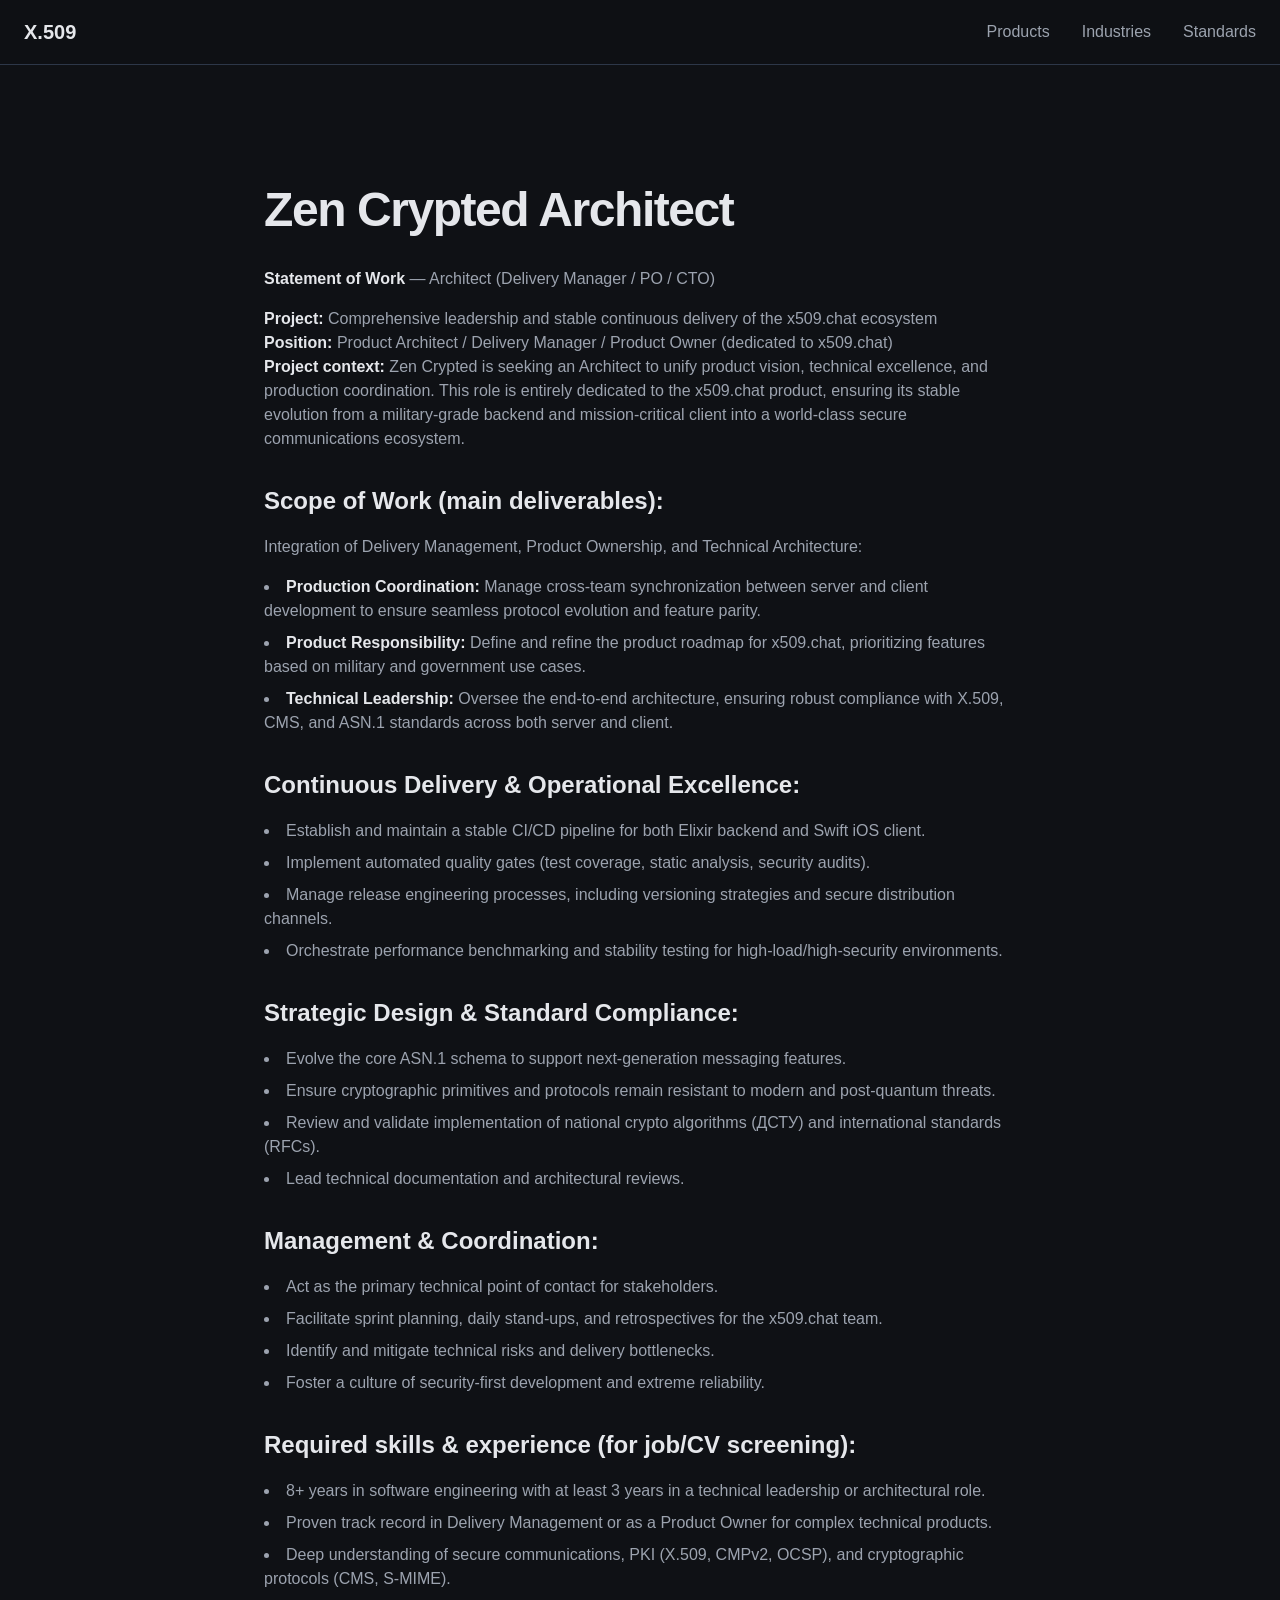
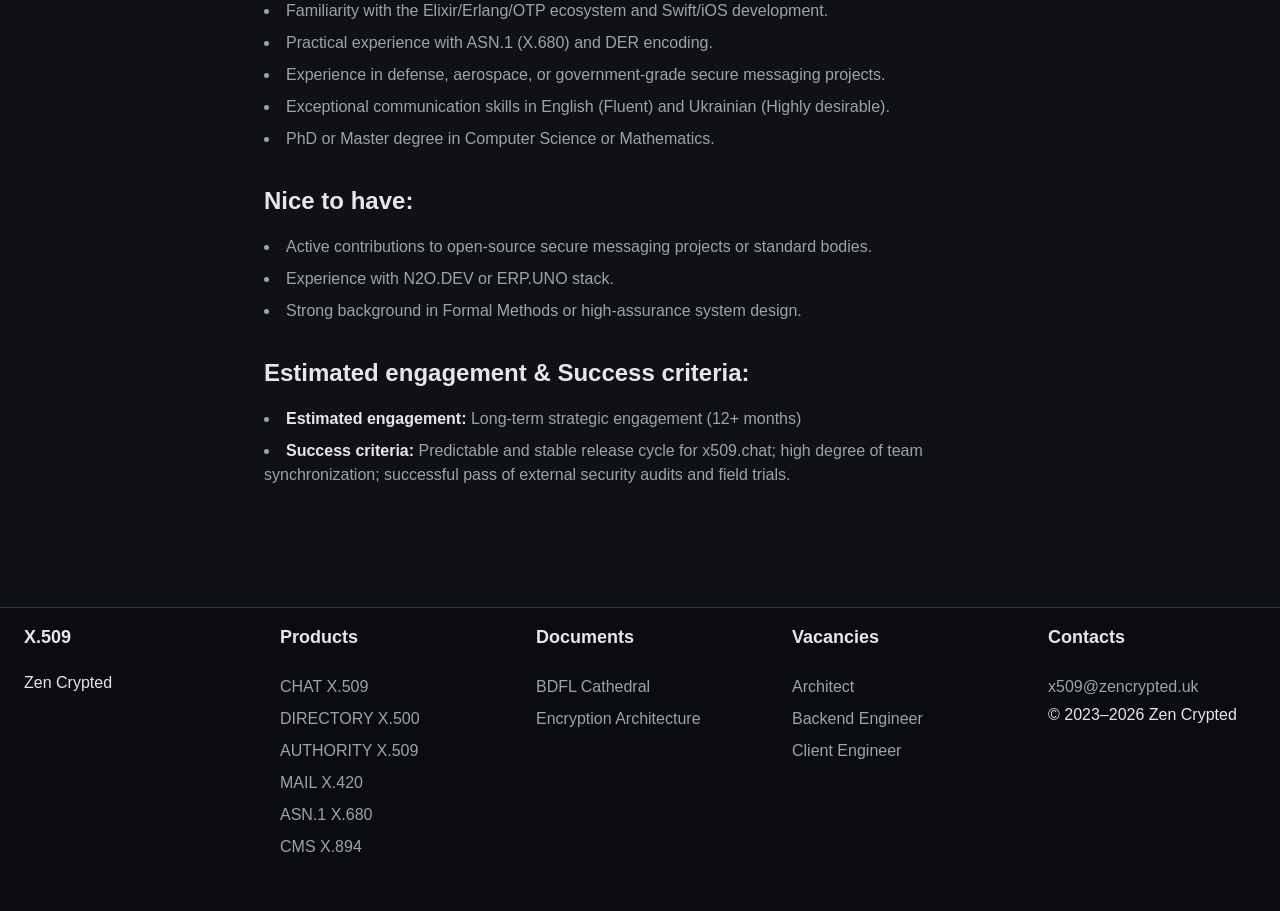
==== architect.html @ d0925e59 "wip" ====
<!DOCTYPE html>
<html lang="uk">
<head>
    <meta charset="utf-8" />
    <meta name="viewport" content="width=device-width, initial-scale=1.0" />
    <title>Zen Crypted Architect</title>
    <link rel="stylesheet" href="index.css?v=5" />
    <link rel="apple-touch-icon" sizes="180x180" href="img/apple-touch-icon.png">
    <link rel="icon" type="image/png" sizes="32x32" href="img/favicon-32x32.png">
    <link rel="icon" type="image/png" sizes="16x16" href="img/favicon-16x16.png">
    <link rel="manifest" href="img/site.webmanifest">
    <style>
        .vacancy-content { max-width: 800px; margin: 120px auto; padding: 0 24px; }
        .vacancy-content h1 { font-size: clamp(2rem, 5vw, 3rem); margin-bottom: 2rem; text-align: left; }
        .vacancy-content h2 { font-size: 1.5rem; margin: 2rem 0 1rem; text-align: left; }
        .vacancy-content p { margin-bottom: 1rem; color: var(--text-sec); }
        .vacancy-content ul { list-style: disc inside; margin-bottom: 2rem; color: var(--text-sec); }
        .vacancy-content li { margin-bottom: 0.5rem; }
        .vacancy-content strong, .vacancy-content b { color: var(--text); }
    </style>
</head>
<body>

<nav class="sticky">
    <div class="nav-container">
        <a href="index.html" class="logo">X.509</a>
        <ul class="nav-links">
            <li><a href="index.html#products">Products</a></li>
            <li><a href="index.html#solutions">Industries</a></li>
            <li><a href="index.html#standards">Standards</a></li>
        </ul>
    </div>
</nav>

<main class="vacancy-content">
    <h1>Zen Crypted Architect</h1>
    <p><strong>Statement of Work</strong> — Architect (Delivery Manager / PO / CTO)</p>

    <p><strong>Project:</strong> Comprehensive leadership and stable continuous delivery of the x509.chat ecosystem<br>
    <strong>Position:</strong> Product Architect / Delivery Manager / Product Owner (dedicated to x509.chat)<br>
    <strong>Project context:</strong> Zen Crypted is seeking an Architect to unify product vision, technical excellence, and production coordination. This role is entirely dedicated to the x509.chat product, ensuring its stable evolution from a military-grade backend and mission-critical client into a world-class secure communications ecosystem.</p>

    <h2>Scope of Work (main deliverables):</h2>
    <p>Integration of Delivery Management, Product Ownership, and Technical Architecture:</p>
    <ul>
        <li><strong>Production Coordination:</strong> Manage cross-team synchronization between server and client development to ensure seamless protocol evolution and feature parity.</li>
        <li><strong>Product Responsibility:</strong> Define and refine the product roadmap for x509.chat, prioritizing features based on military and government use cases.</li>
        <li><strong>Technical Leadership:</strong> Oversee the end-to-end architecture, ensuring robust compliance with X.509, CMS, and ASN.1 standards across both server and client.</li>
    </ul>

    <h2>Continuous Delivery &amp; Operational Excellence:</h2>
    <ul>
        <li>Establish and maintain a stable CI/CD pipeline for both Elixir backend and Swift iOS client.</li>
        <li>Implement automated quality gates (test coverage, static analysis, security audits).</li>
        <li>Manage release engineering processes, including versioning strategies and secure distribution channels.</li>
        <li>Orchestrate performance benchmarking and stability testing for high-load/high-security environments.</li>
    </ul>

    <h2>Strategic Design &amp; Standard Compliance:</h2>
    <ul>
        <li>Evolve the core ASN.1 schema to support next-generation messaging features.</li>
        <li>Ensure cryptographic primitives and protocols remain resistant to modern and post-quantum threats.</li>
        <li>Review and validate implementation of national crypto algorithms (ДСТУ) and international standards (RFCs).</li>
        <li>Lead technical documentation and architectural reviews.</li>
    </ul>

    <h2>Management &amp; Coordination:</h2>
    <ul>
        <li>Act as the primary technical point of contact for stakeholders.</li>
        <li>Facilitate sprint planning, daily stand-ups, and retrospectives for the x509.chat team.</li>
        <li>Identify and mitigate technical risks and delivery bottlenecks.</li>
        <li>Foster a culture of security-first development and extreme reliability.</li>
    </ul>

    <h2>Required skills &amp; experience (for job/CV screening):</h2>
    <ul>
        <li>8+ years in software engineering with at least 3 years in a technical leadership or architectural role.</li>
        <li>Proven track record in Delivery Management or as a Product Owner for complex technical products.</li>
        <li>Deep understanding of secure communications, PKI (X.509, CMPv2, OCSP), and cryptographic protocols (CMS, S-MIME).</li>
        <li>Familiarity with the Elixir/Erlang/OTP ecosystem and Swift/iOS development.</li>
        <li>Practical experience with ASN.1 (X.680) and DER encoding.</li>
        <li>Experience in defense, aerospace, or government-grade secure messaging projects.</li>
        <li>Exceptional communication skills in English (Fluent) and Ukrainian (Highly desirable).</li>
        <li>PhD or Master degree in Computer Science or Mathematics.</li>
    </ul>

    <h2>Nice to have:</h2>
    <ul>
        <li>Active contributions to open-source secure messaging projects or standard bodies.</li>
        <li>Experience with N2O.DEV or ERP.UNO stack.</li>
        <li>Strong background in Formal Methods or high-assurance system design.</li>
    </ul>

    <h2>Estimated engagement &amp; Success criteria:</h2>
    <ul>
        <li><strong>Estimated engagement:</strong> Long-term strategic engagement (12+ months)</li>
        <li><strong>Success criteria:</strong> Predictable and stable release cycle for x509.chat; high degree of team synchronization; successful pass of external security audits and field trials.</li>
    </ul>
</main>

<footer>
    <div class="footer-columns">
        <div>
            <h4>X.509</h4>
            <p>Zen Crypted</p>
        </div>
        <div>
            <h4>Products</h4>
            <ul>
                    <li><a href="https://zencrypted.github.io/x509.chat/index.en.html">CHAT X.509</a></li>
                    <li><a href="https://erp.uno/ldap/index.en.html">DIRECTORY X.500</a></li>
                    <li><a href="https://erp.uno/ca/index.en.html">AUTHORITY X.509</a></li>
                    <li><a href="https://erp.uno/mail/index.en.html">MAIL X.420</a></li>
                    <li><a href="https://asn1.zencrypted.uk/">ASN.1 X.680</a></li>
                    <li><a href="https://zcc.zencrypted.uk/">CMS X.894</a></li>
            </ul>
        </div>
        <div>
            <h4>Documents</h4>
            <ul>
                <li><a href="https://zencrypted.github.io/x509.chat/bdfl.pdf">BDFL Cathedral</a></li>
                <li><a href="https://zencrypted.github.io/x509.chat/encryption.pdf">Encryption Architecture</a></li>
            </ul>
        </div>
        <div>
            <h4>Vacancies</h4>
            <ul>
                <li><a href="architect.html">Architect</a></li>
                <li><a href="server.html">Backend Engineer</a></li>
                <li><a href="client.html">Client Engineer</a></li>
            </ul>
        </div>
        <div>
            <h4>Contacts</h4>
            <p><a href="mailto:x509@zencrypted.uk">x509@zencrypted.uk</a></p>
            <p>© 2023–2026 Zen Crypted</p>
        </div>
    </div>
</footer>

</body>
</html>
---- index.css ----
:root {
    --bg: #0f1115;
    --surface: #17191f;
    --text: #e5e7eb;
    --text-sec: #9ca3af;
    --accent: #3b82f6;
    --accent-hover: #2563eb;
    --border: #2d3748;
    --radius: 12px;
    --transition: 0.22s ease;
}

* { margin:0; padding:0; box-sizing:border-box; }
html { scroll-behavior:smooth; }
body {
    background:var(--bg);
    color:var(--text);
    font-family:-apple-system,BlinkMacSystemFont,"Segoe UI",Roboto,sans-serif;
    line-height:1.5;
    font-size:16px;
}

/* ── Navigation ──────────────────────────────────────── */
.sticky {
    position:sticky;
    top:0;
    z-index:1000;
    background:rgba(15,17,21,0.85);
    backdrop-filter:blur(16px);
    border-bottom:1px solid var(--border);
}
.nav-container {
    max-width:1280px;
    margin:0 auto;
    padding:0 24px;
    height:64px;
    display:flex;
    align-items:center;
    justify-content:space-between;
}
.logo {
    font-size:20px;
    font-weight:700;
    color:var(--text);
    text-decoration:none;
}
.nav-links {
    display:flex;
    gap:32px;
    list-style:none;
}
.nav-links a {
    color:var(--text-sec);
    text-decoration:none;
    font-weight:500;
    transition:var(--transition);
}
.nav-links a:hover { color:var(--accent); }
.cta-button {
    background:var(--accent);
    color:white;
    padding:8px 20px;
    border-radius:var(--radius);
    text-decoration:none;
    font-weight:500;
}
.cta-button:hover { background:var(--accent-hover); }

/* ── Hero ────────────────────────────────────────────── */
header {
    min-height:80vh;
    display:flex;
    align-items:center;
    justify-content:center;
    text-align:center;
    padding:0 24px;
    background:linear-gradient(to top, #0f1115, #1a1f2e);
}
.hero-content {
    max-width:900px;
}
h1 {
    font-size:clamp(3.5rem,10vw,5.5rem);
    font-weight:700;
    letter-spacing:-0.03em;
    line-height:1.05;
    margin-bottom:1.5rem;
}
.hero-subtitle {
    font-size:1.375rem;
    color:var(--text-sec);
    max-width:640px;
    margin:0 auto 2.5rem;
}
.hero-cta {
    display:flex;
    gap:1.5rem;
    justify-content:center;
    flex-wrap:wrap;
}
.primary-cta, .secondary-cta, .large-cta {
    padding:14px 32px;
    border-radius:var(--radius);
    font-size:1.125rem;
    font-weight:600;
    text-decoration:none;
    transition:var(--transition);
}
.primary-cta, .large-cta {
    background:var(--accent);
    color:white;
}
.primary-cta:hover, .large-cta:hover { background:var(--accent-hover); }
.secondary-cta {
    background:transparent;
    border:1px solid var(--accent);
    color:var(--accent);
}
.secondary-cta:hover { background:rgba(59,130,246,0.1); }

/* ── Sections ────────────────────────────────────────── */
.section-products, .section-solutions, .section-standards {
    max-width:1280px;
    margin:120px auto;
    padding:0 24px;
}
h2 {
    font-size:clamp(2.5rem,6vw,3.75rem);
    font-weight:700;
    text-align:center;
    margin-bottom:3rem;
}

/* Products grid */
.product-grid {
    display:grid;
    grid-template-columns:repeat(auto-fit,minmax(300px,1fr));
    gap:2rem;
}
.product-card {
    background:var(--surface);
    border:1px solid var(--border);
    border-radius:var(--radius);
    padding:2rem;
    transition:var(--transition);
}
.product-card:hover {
    border-color:var(--accent);
    transform:translateY(-4px);
}
.product-card h3 { font-size:1.5rem; margin-bottom:1rem; }
.product-card a {
    color:var(--accent);
    text-decoration:none;
    font-weight:500;
}

/* Solutions */
.solutions-grid {
    display:grid;
    grid-template-columns:repeat(auto-fit,minmax(240px,1fr));
    gap:1.5rem;
    text-align:center;
}
.solutions-grid div {
    background:var(--surface);
    border:1px solid var(--border);
    border-radius:var(--radius);
    padding:2.5rem 1.5rem;
    font-size:1.25rem;
    font-weight:500;
}

/* Standards */
.standards-list {
    list-style:none;
    font-size:1.125rem;
    color:var(--text-sec);
    max-width:800px;
    margin:0 auto;
    line-height:2;
}

/* CTA Banner */
.cta-banner {
    background:linear-gradient(135deg,#5B8FCF,#5BC2E7);
    text-align:center;
    padding:6rem 24px;
    margin:120px 0 0;
}
.cta-banner h2 { color:white; margin-bottom:0; }
.large-cta {
    font-size:1.25rem;
    padding:16px 48px;
}

/* Footer */
footer {
    background:#0a0c10;
    padding:1rem 24px 3rem;
    border-top:1px solid var(--border);
}
.footer-columns {
    max-width:1280px;
    margin:0 auto;
    display:grid;
    grid-template-columns:repeat(auto-fit,minmax(200px,1fr));
    gap:3rem;
}
.footer-columns h4 {
    font-size:1.125rem;
    margin-bottom:1.25rem;
    color:var(--text);
}
.footer-columns ul {
    list-style:none;
}
.footer-columns a {
    color:var(--text-sec);
    text-decoration:none;
    line-height:2;
    display:block;
}
.footer-columns a:hover { color:var(--accent); }

/* Responsive */
@media (max-width:768px) {
    .nav-container { flex-wrap:wrap; height:auto; padding:16px 24px; }
    .nav-links { gap:16px; font-size:14px; }
}

@media (max-width: 480px) {
    nav, .sticky { padding: 0 16px; }
    h1 { font-size: 50px; }
    footer { padding-left: 16px; padding-right: 16px; }
}
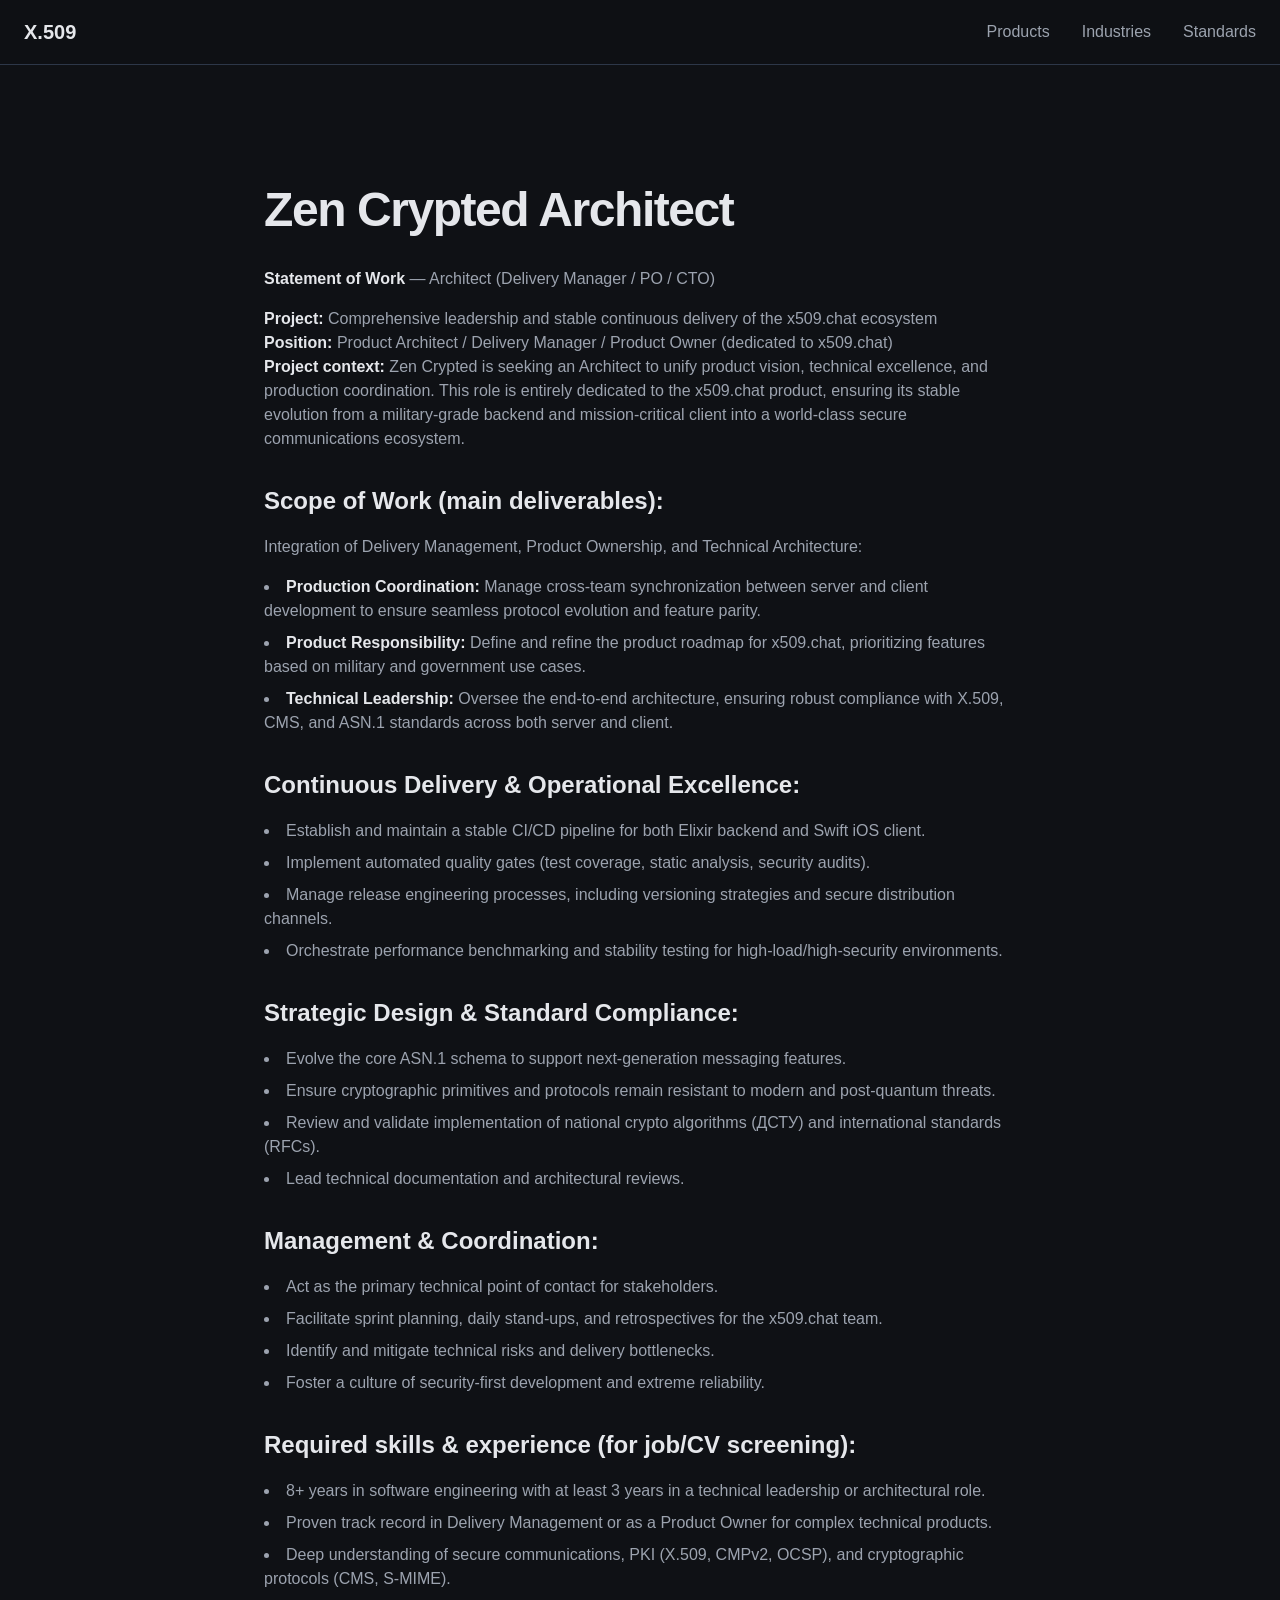
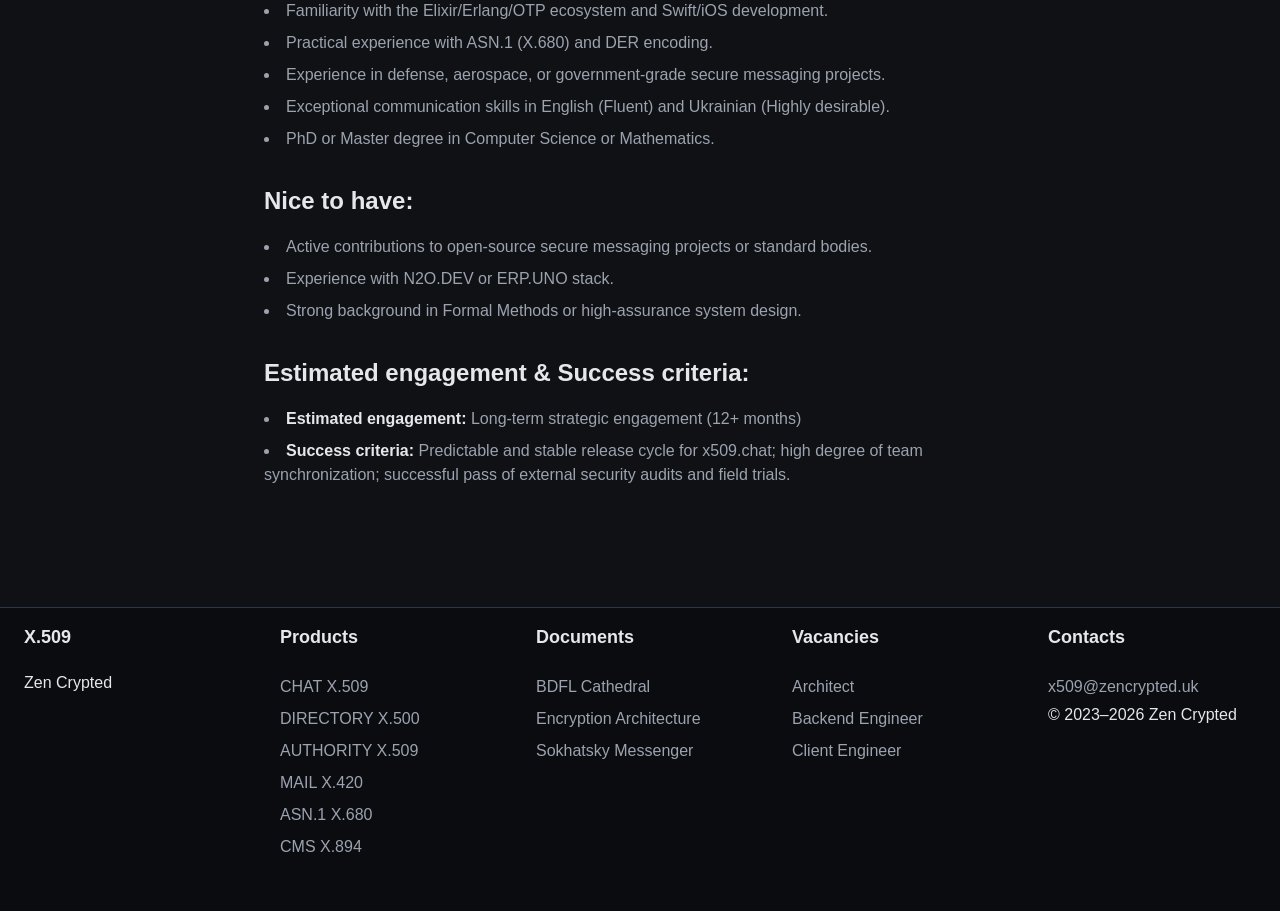
==== commit 2608f0c2: "index" ====
--- a/architect.html
+++ b/architect.html
@@ -120,6 +120,7 @@
             <ul>
                 <li><a href="https://zencrypted.github.io/x509.chat/bdfl.pdf">BDFL Cathedral</a></li>
                 <li><a href="https://zencrypted.github.io/x509.chat/encryption.pdf">Encryption Architecture</a></li>
+                <li><a href="https://smp.n2o.dev">Sokhatsky Messenger</a></li>
             </ul>
         </div>
         <div>
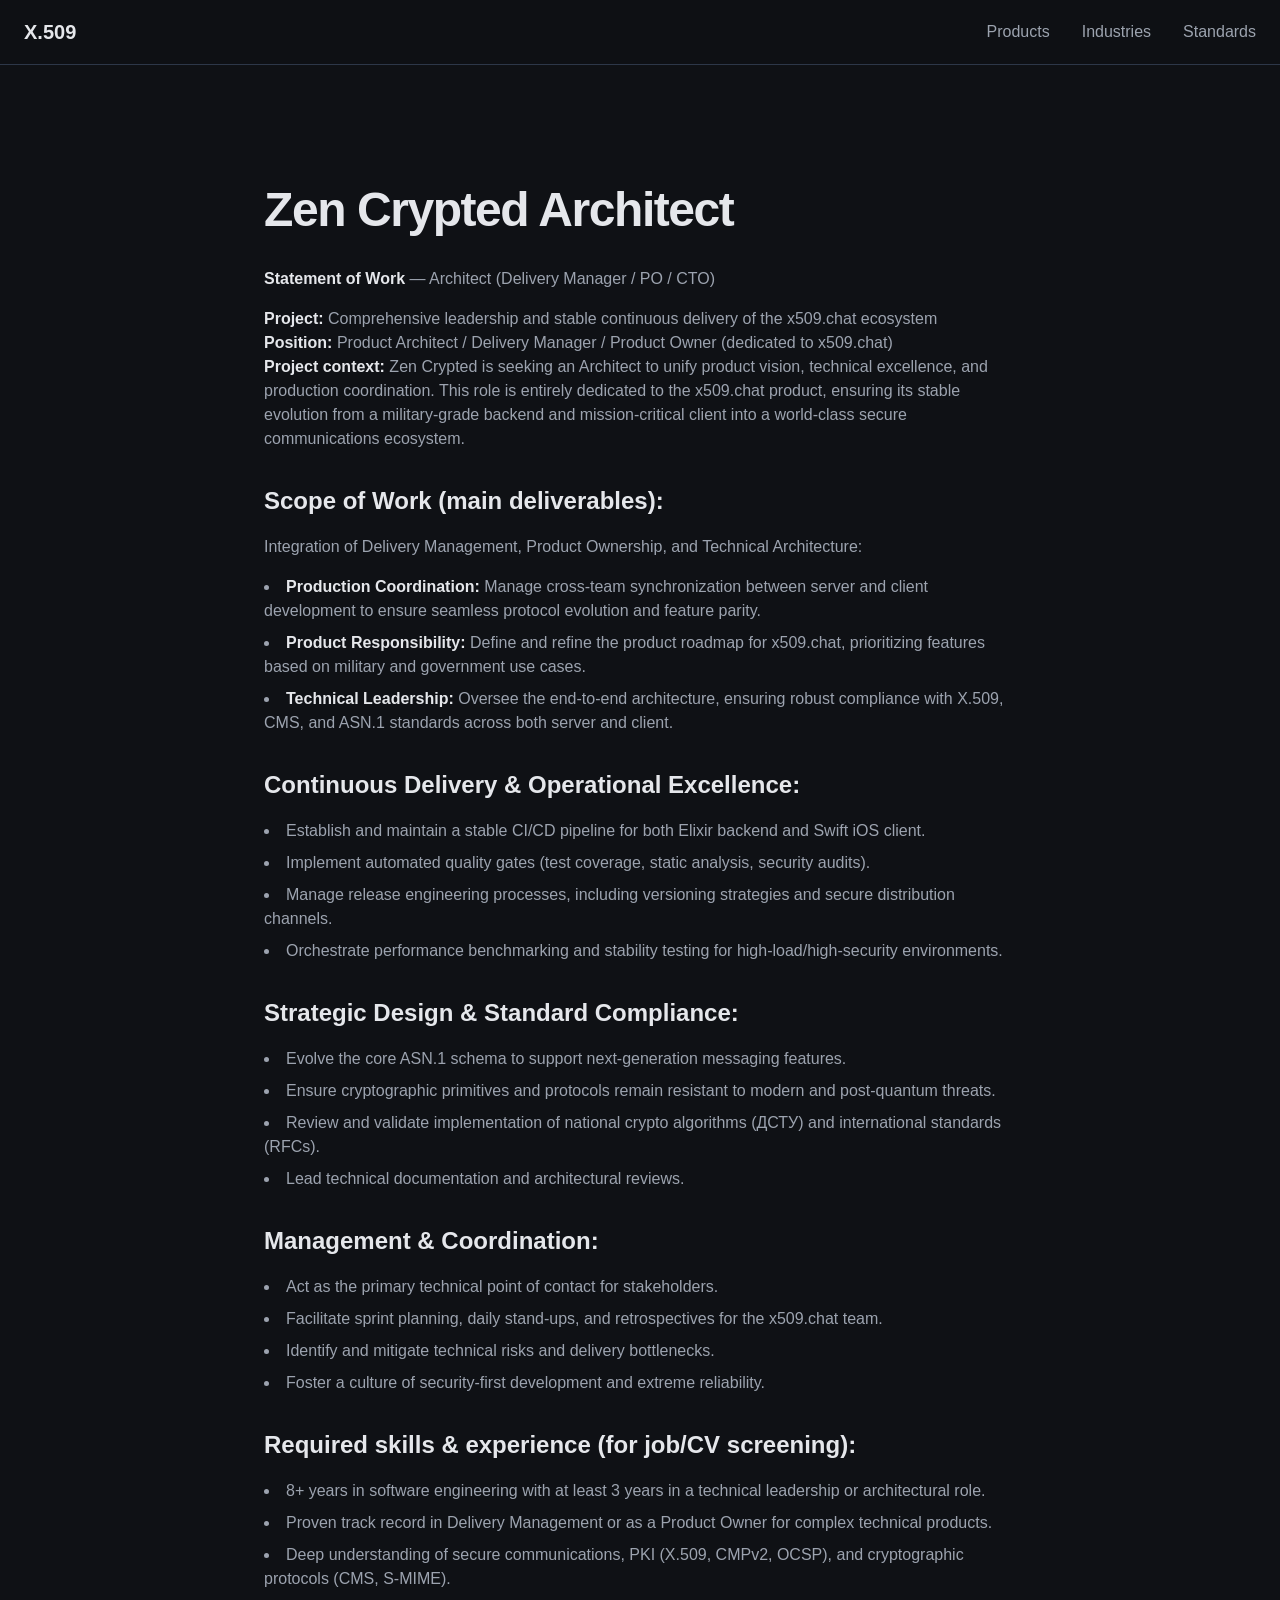
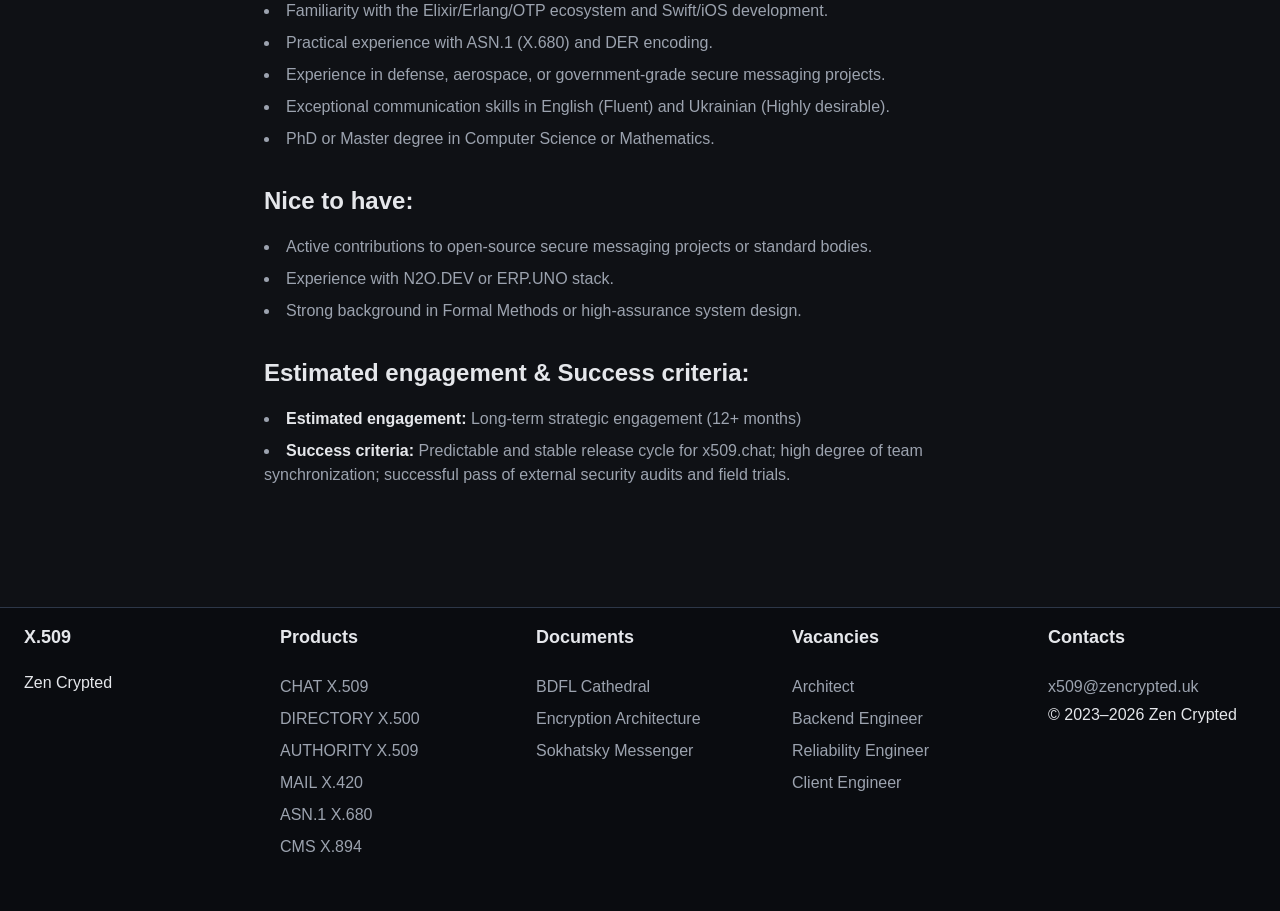
==== commit 9a4039b5: "pro" ====
--- a/architect.html
+++ b/architect.html
@@ -128,6 +128,7 @@
             <ul>
                 <li><a href="architect.html">Architect</a></li>
                 <li><a href="server.html">Backend Engineer</a></li>
+                <li><a href="reliability.html">Reliability Engineer</a></li>
                 <li><a href="client.html">Client Engineer</a></li>
             </ul>
         </div>
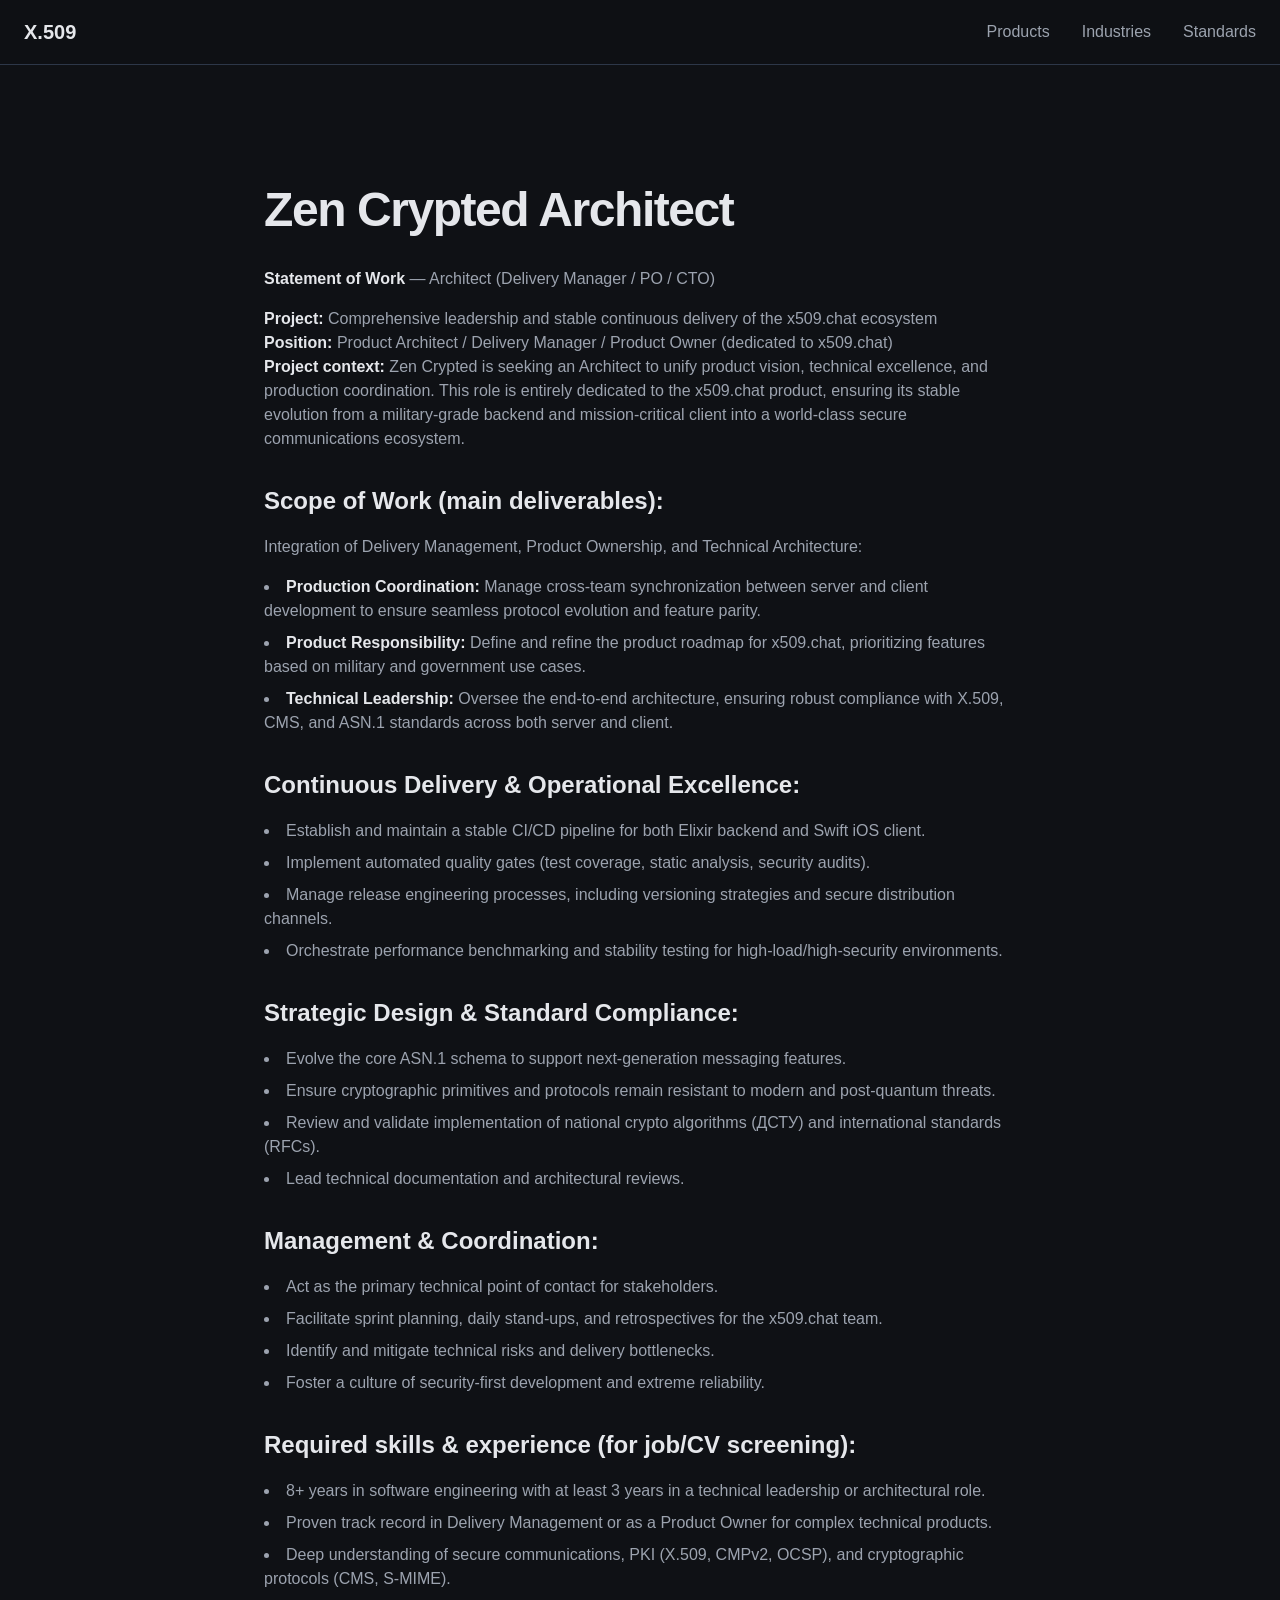
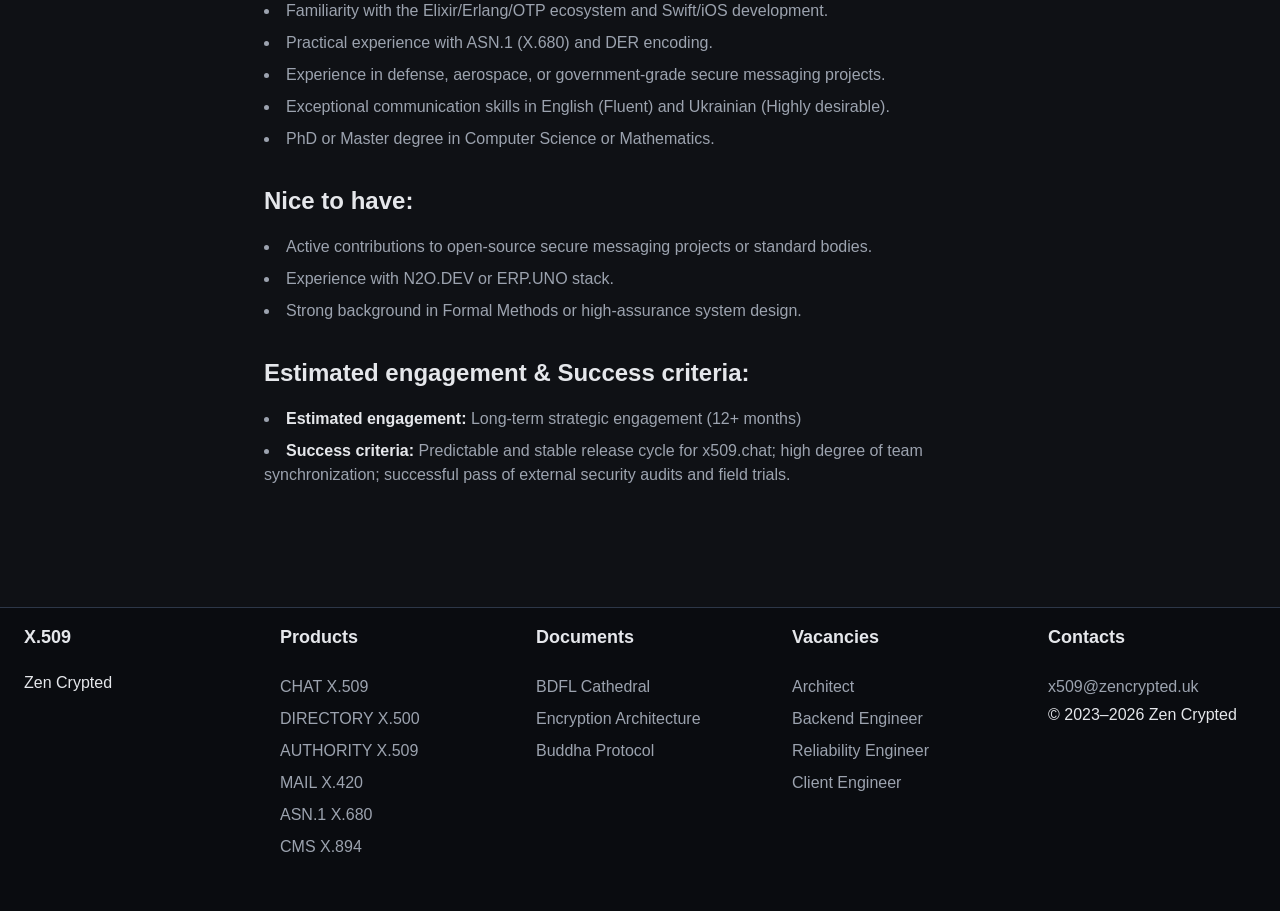
==== commit 72688fd2: "buddha protocol" ====
--- a/architect.html
+++ b/architect.html
@@ -120,7 +120,7 @@
             <ul>
                 <li><a href="https://zencrypted.github.io/x509.chat/bdfl.pdf">BDFL Cathedral</a></li>
                 <li><a href="https://zencrypted.github.io/x509.chat/encryption.pdf">Encryption Architecture</a></li>
-                <li><a href="https://smp.n2o.dev">Sokhatsky Messenger</a></li>
+                <li><a href="https://protocol.zencrypted.uk">Buddha Protocol</a></li>
             </ul>
         </div>
         <div>
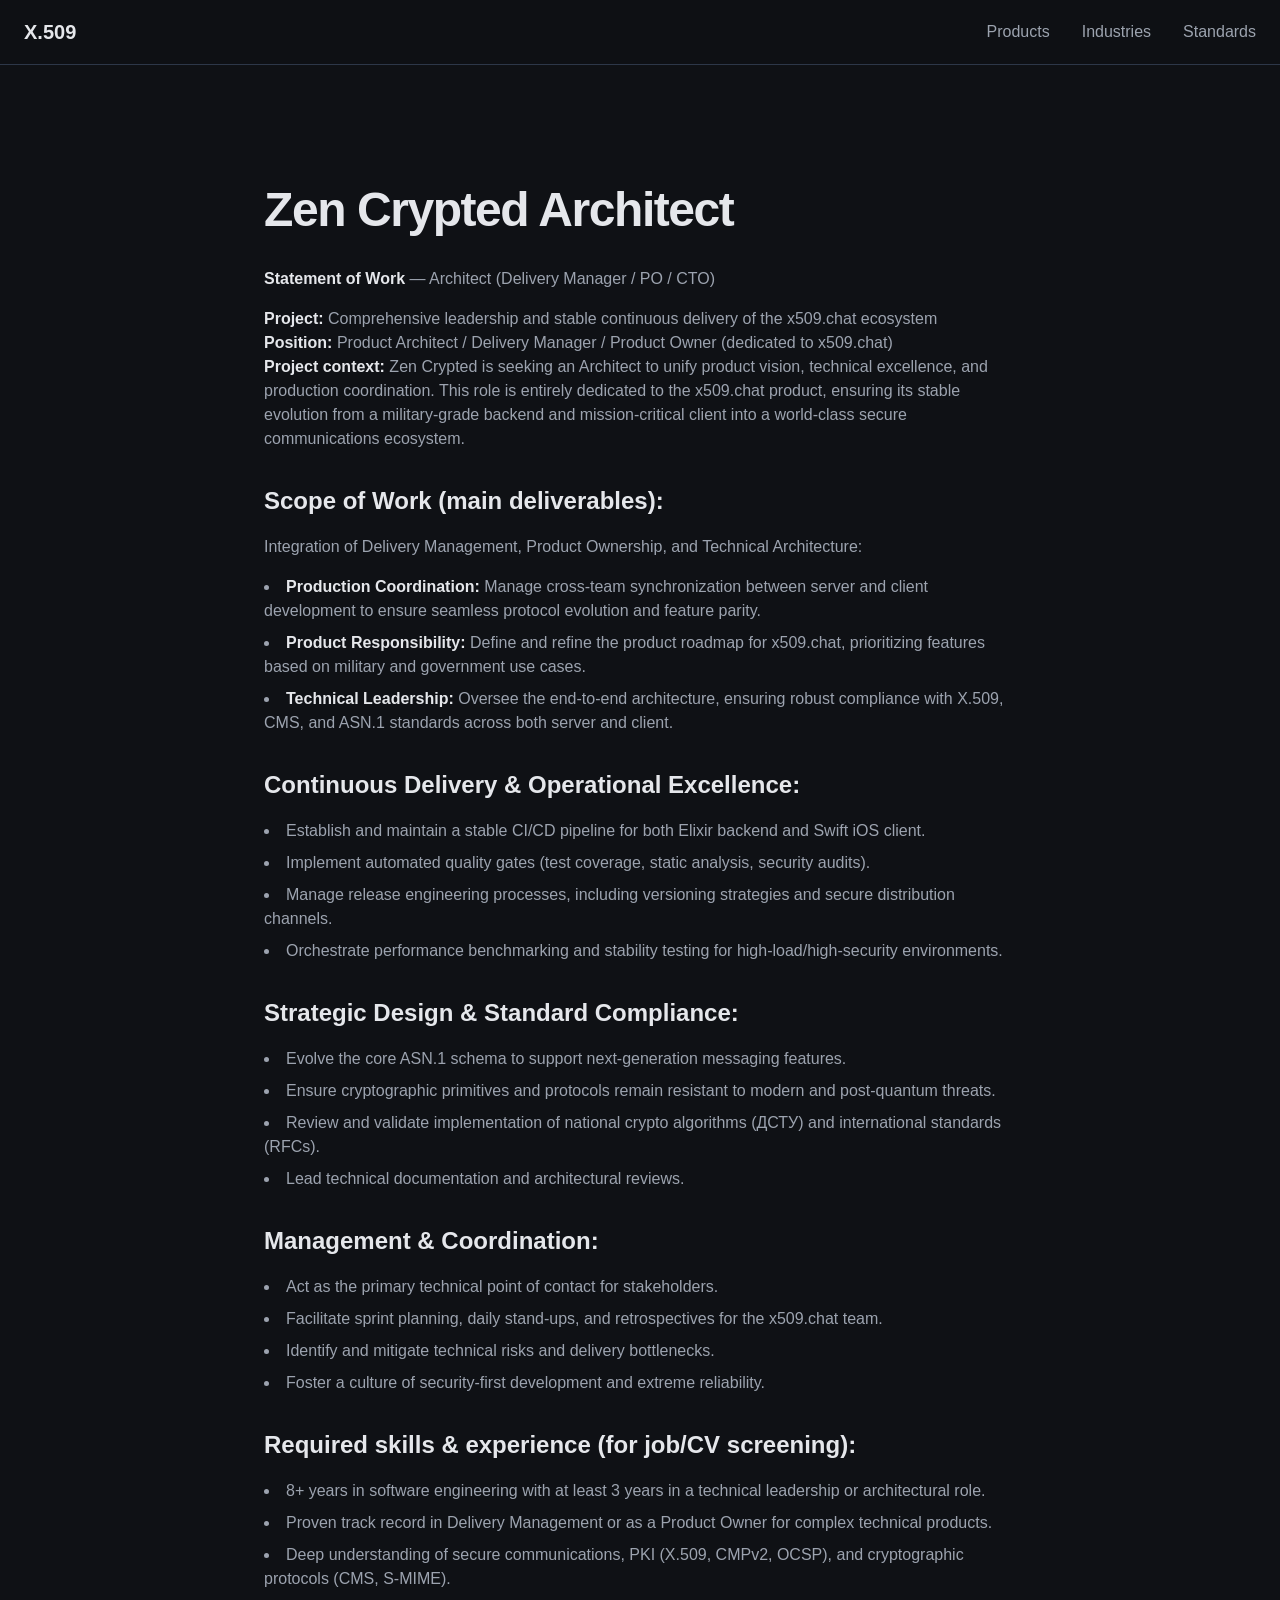
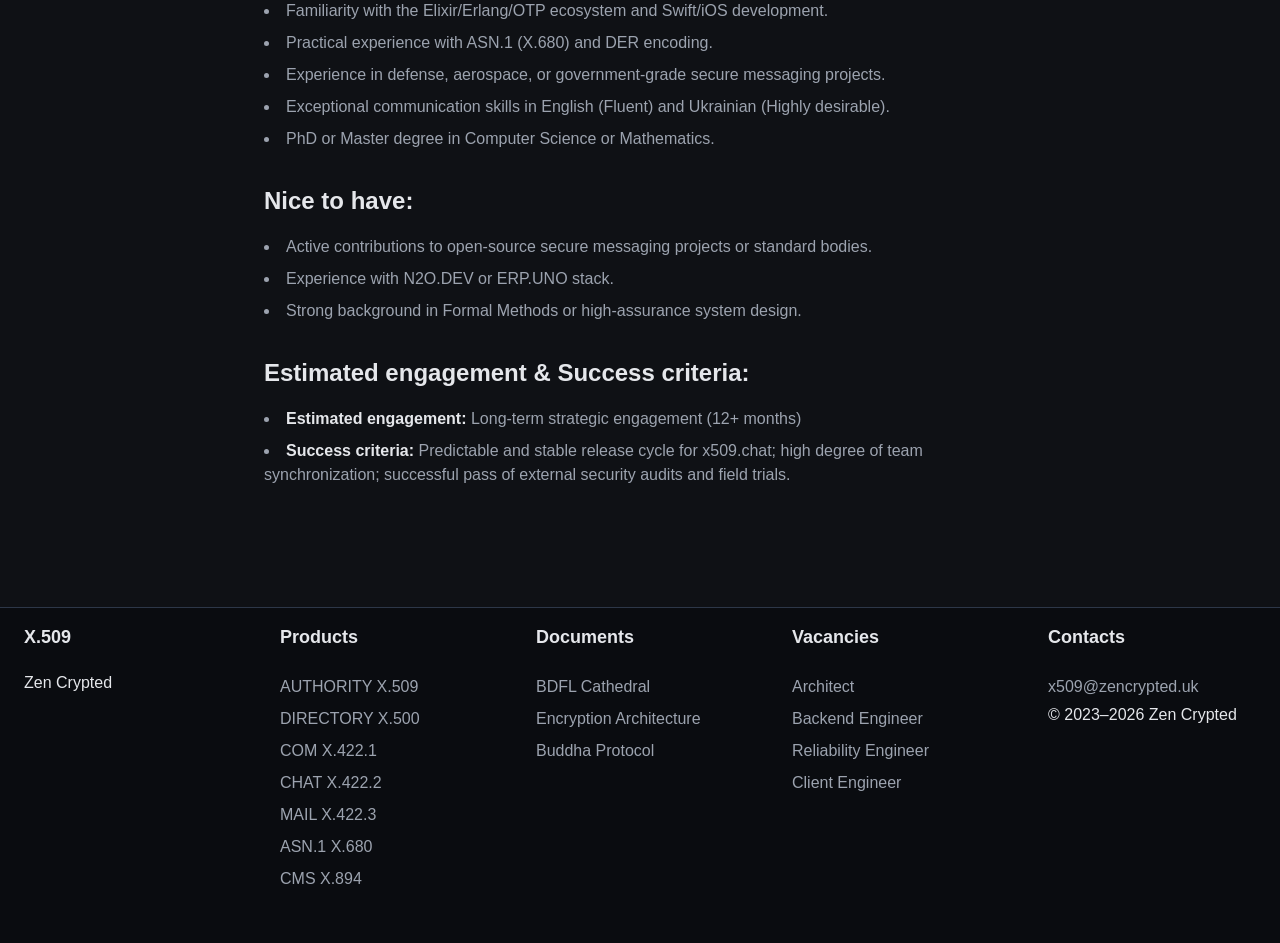
==== commit 845e7086: "wip" ====
--- a/architect.html
+++ b/architect.html
@@ -107,10 +107,11 @@
         <div>
             <h4>Products</h4>
             <ul>
-                    <li><a href="https://zencrypted.github.io/x509.chat/index.en.html">CHAT X.509</a></li>
+                    <li><a href="https://erp.uno/ca/index.en.html">AUTHORITY X.509</a></li>
                     <li><a href="https://erp.uno/ldap/index.en.html">DIRECTORY X.500</a></li>
-                    <li><a href="https://erp.uno/ca/index.en.html">AUTHORITY X.509</a></li>
-                    <li><a href="https://erp.uno/mail/index.en.html">MAIL X.420</a></li>
+                    <li><a href="https://zencrypted.github.io/x509.chat/index.en.html">COM X.422.1</a></li>
+                    <li><a href="https://erp.uno/chat/index.html">CHAT X.422.2</a></li>
+                    <li><a href="https://erp.uno/mail/index.en.html">MAIL X.422.3</a></li>
                     <li><a href="https://asn1.zencrypted.uk/">ASN.1 X.680</a></li>
                     <li><a href="https://zcc.zencrypted.uk/">CMS X.894</a></li>
             </ul>
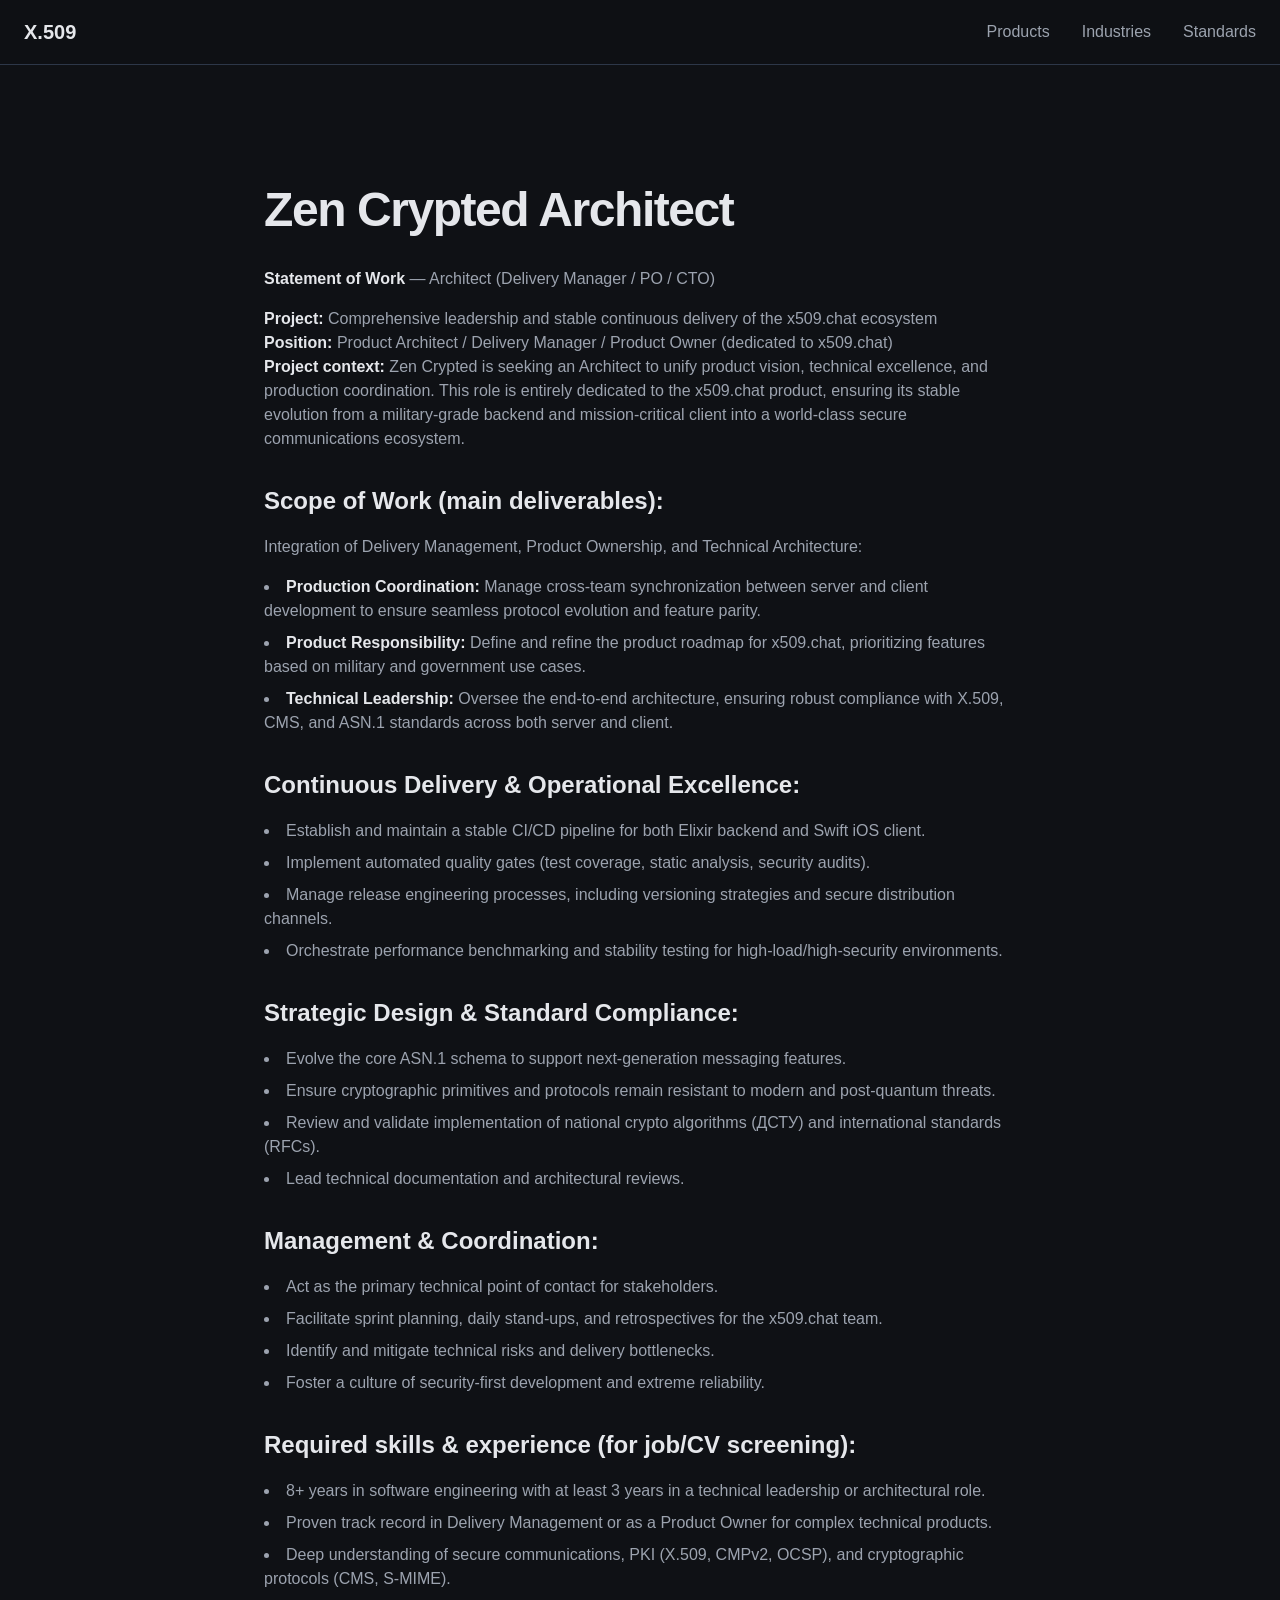
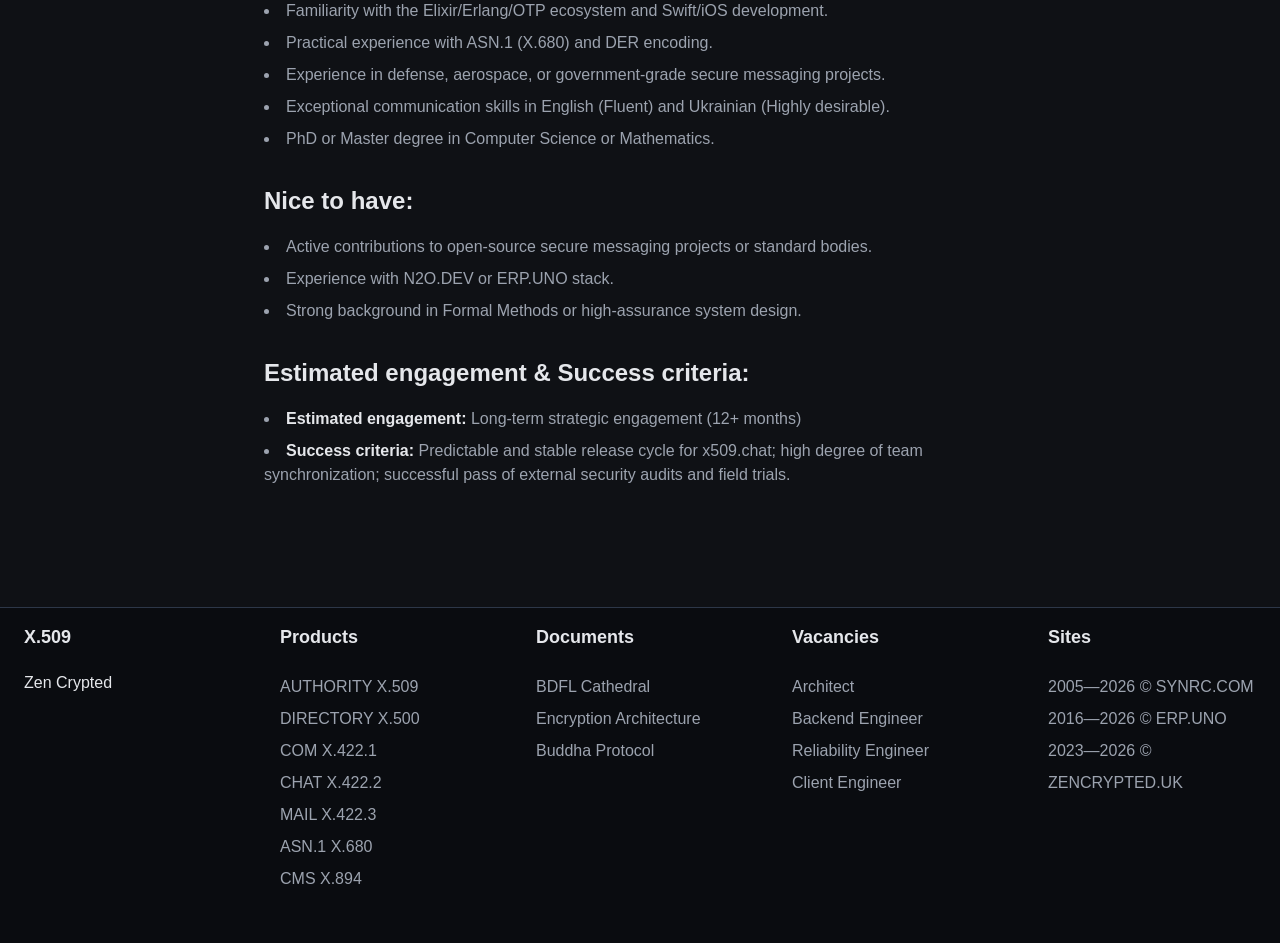
==== commit 91f36327: "com" ====
--- a/architect.html
+++ b/architect.html
@@ -133,11 +133,12 @@
                 <li><a href="client.html">Client Engineer</a></li>
             </ul>
         </div>
-        <div>
-            <h4>Contacts</h4>
-            <p><a href="mailto:x509@zencrypted.uk">x509@zencrypted.uk</a></p>
-            <p>© 2023–2026 Zen Crypted</p>
-        </div>
+            <div>
+                <h4>Sites</h4>
+                <p><a href="https://synrc.com/">2005—2026 © SYNRC.COM</a></p>
+                <p><a href="https://erp.uno/">2016—2026 © ERP.UNO</a></p>
+                <p><a href="https://zencrypted.uk">2023—2026 © ZENCRYPTED.UK</a></p>
+            </div>
     </div>
 </footer>
 
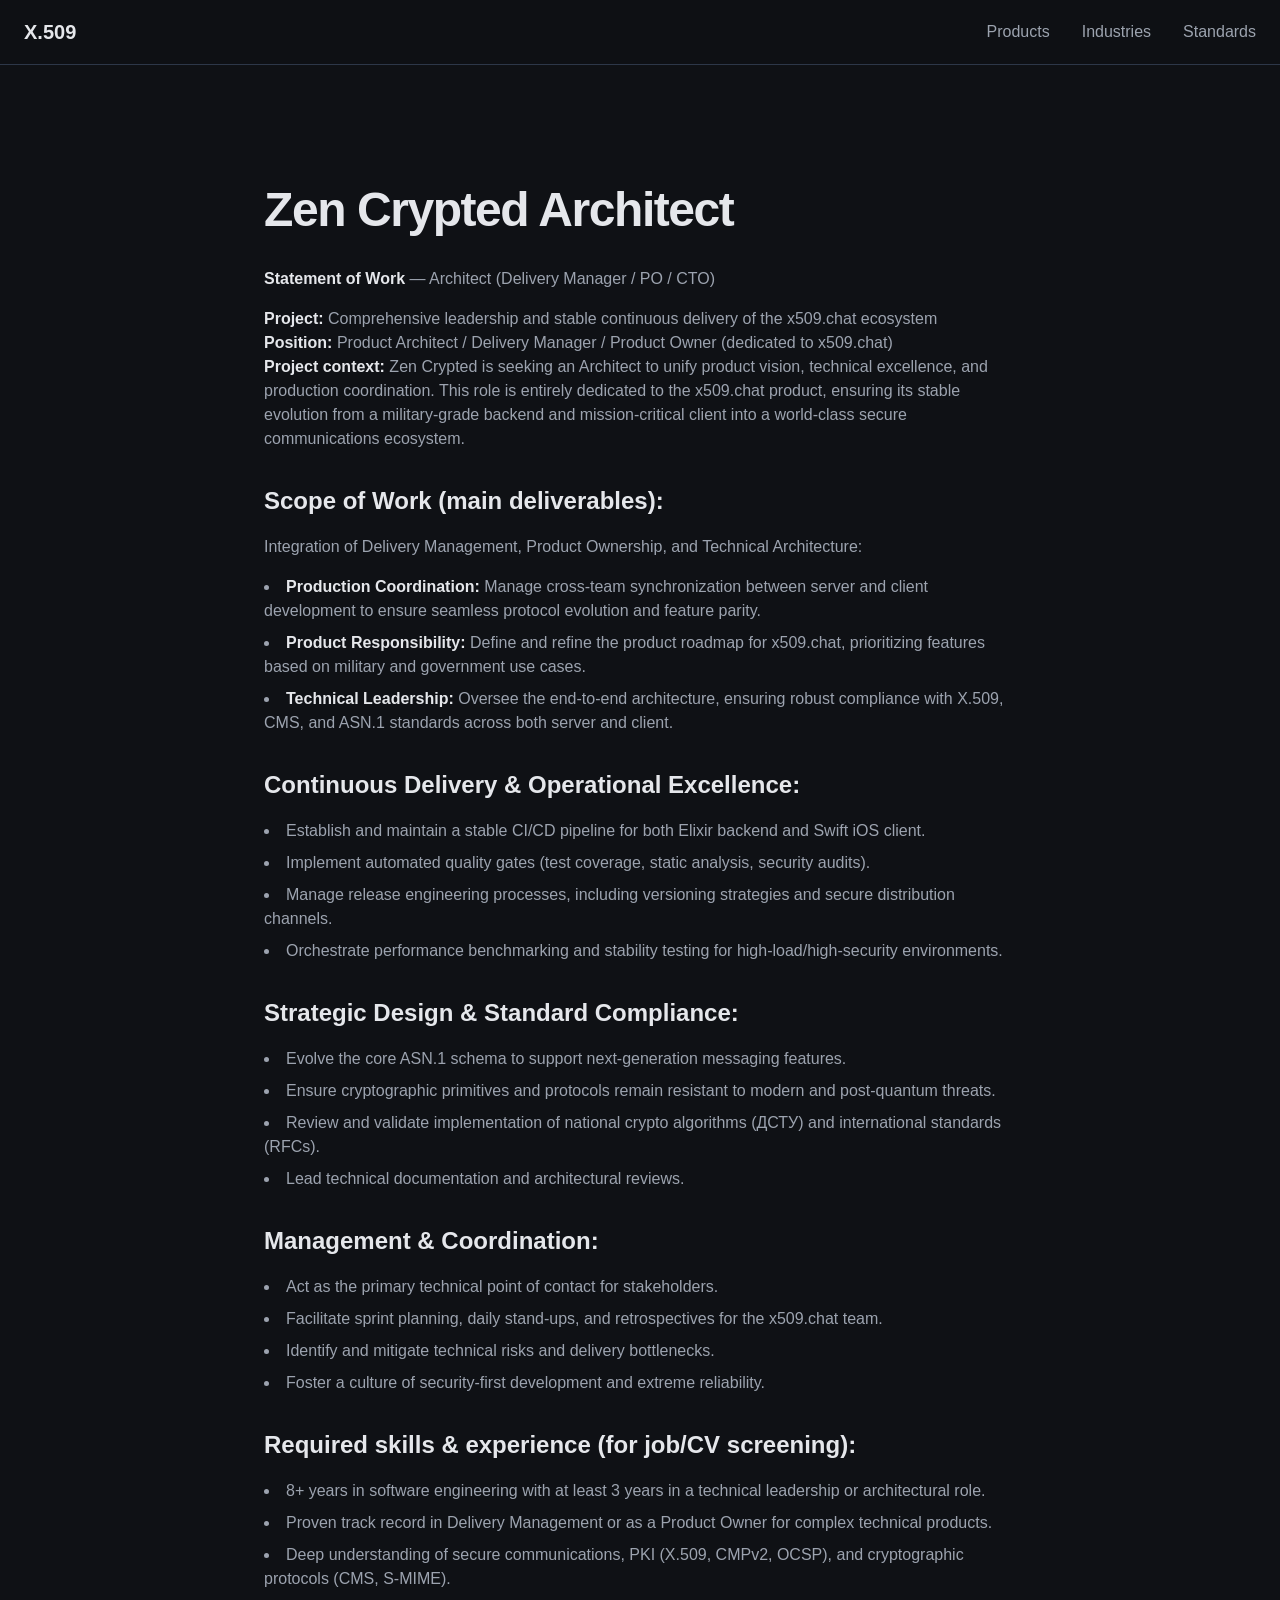
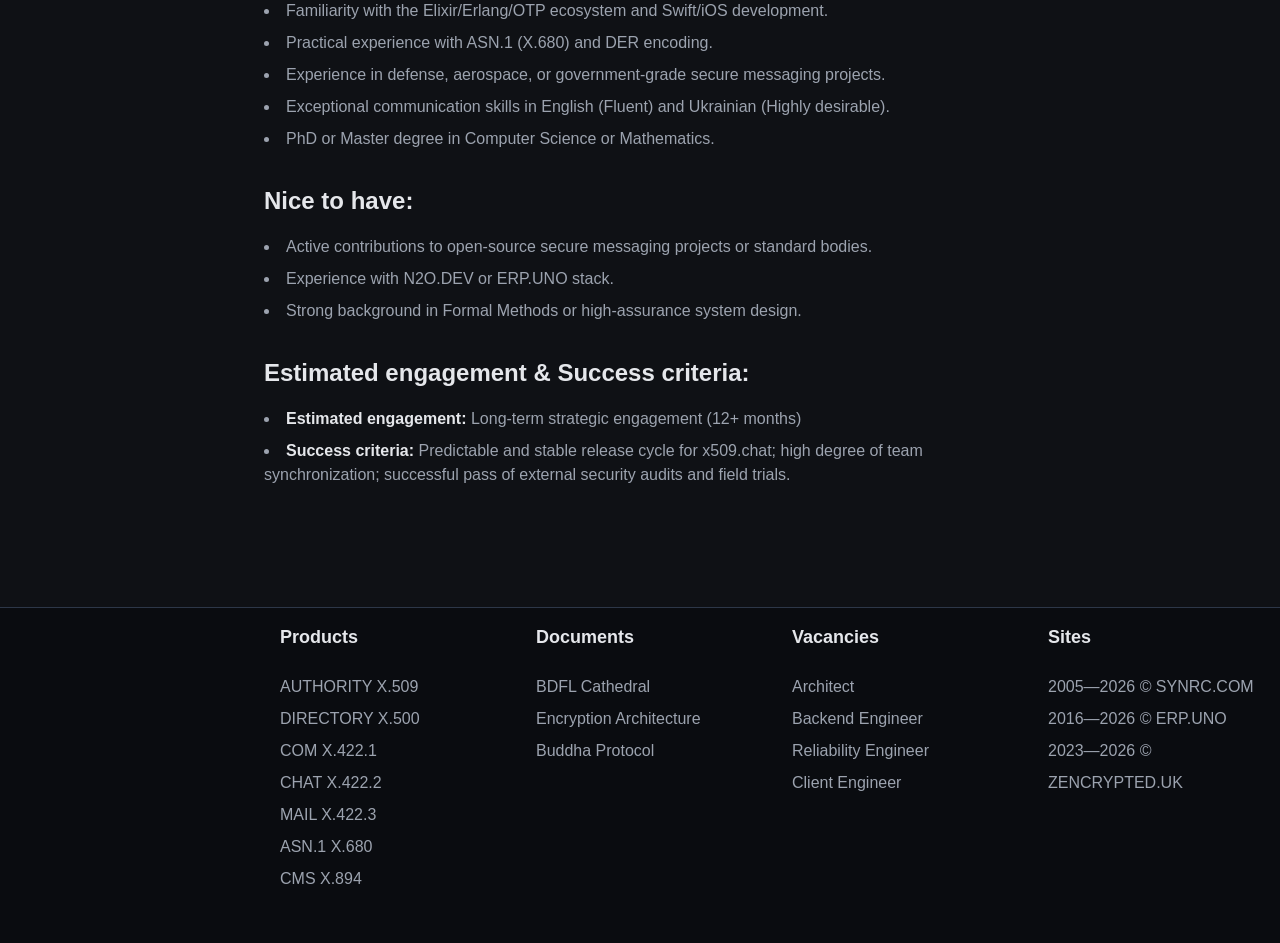
==== commit bbbf2d1b: "com" ====
--- a/architect.html
+++ b/architect.html
@@ -100,9 +100,7 @@
 
 <footer>
     <div class="footer-columns">
-        <div>
-            <h4>X.509</h4>
-            <p>Zen Crypted</p>
+        <div> &nbsp;
         </div>
         <div>
             <h4>Products</h4>
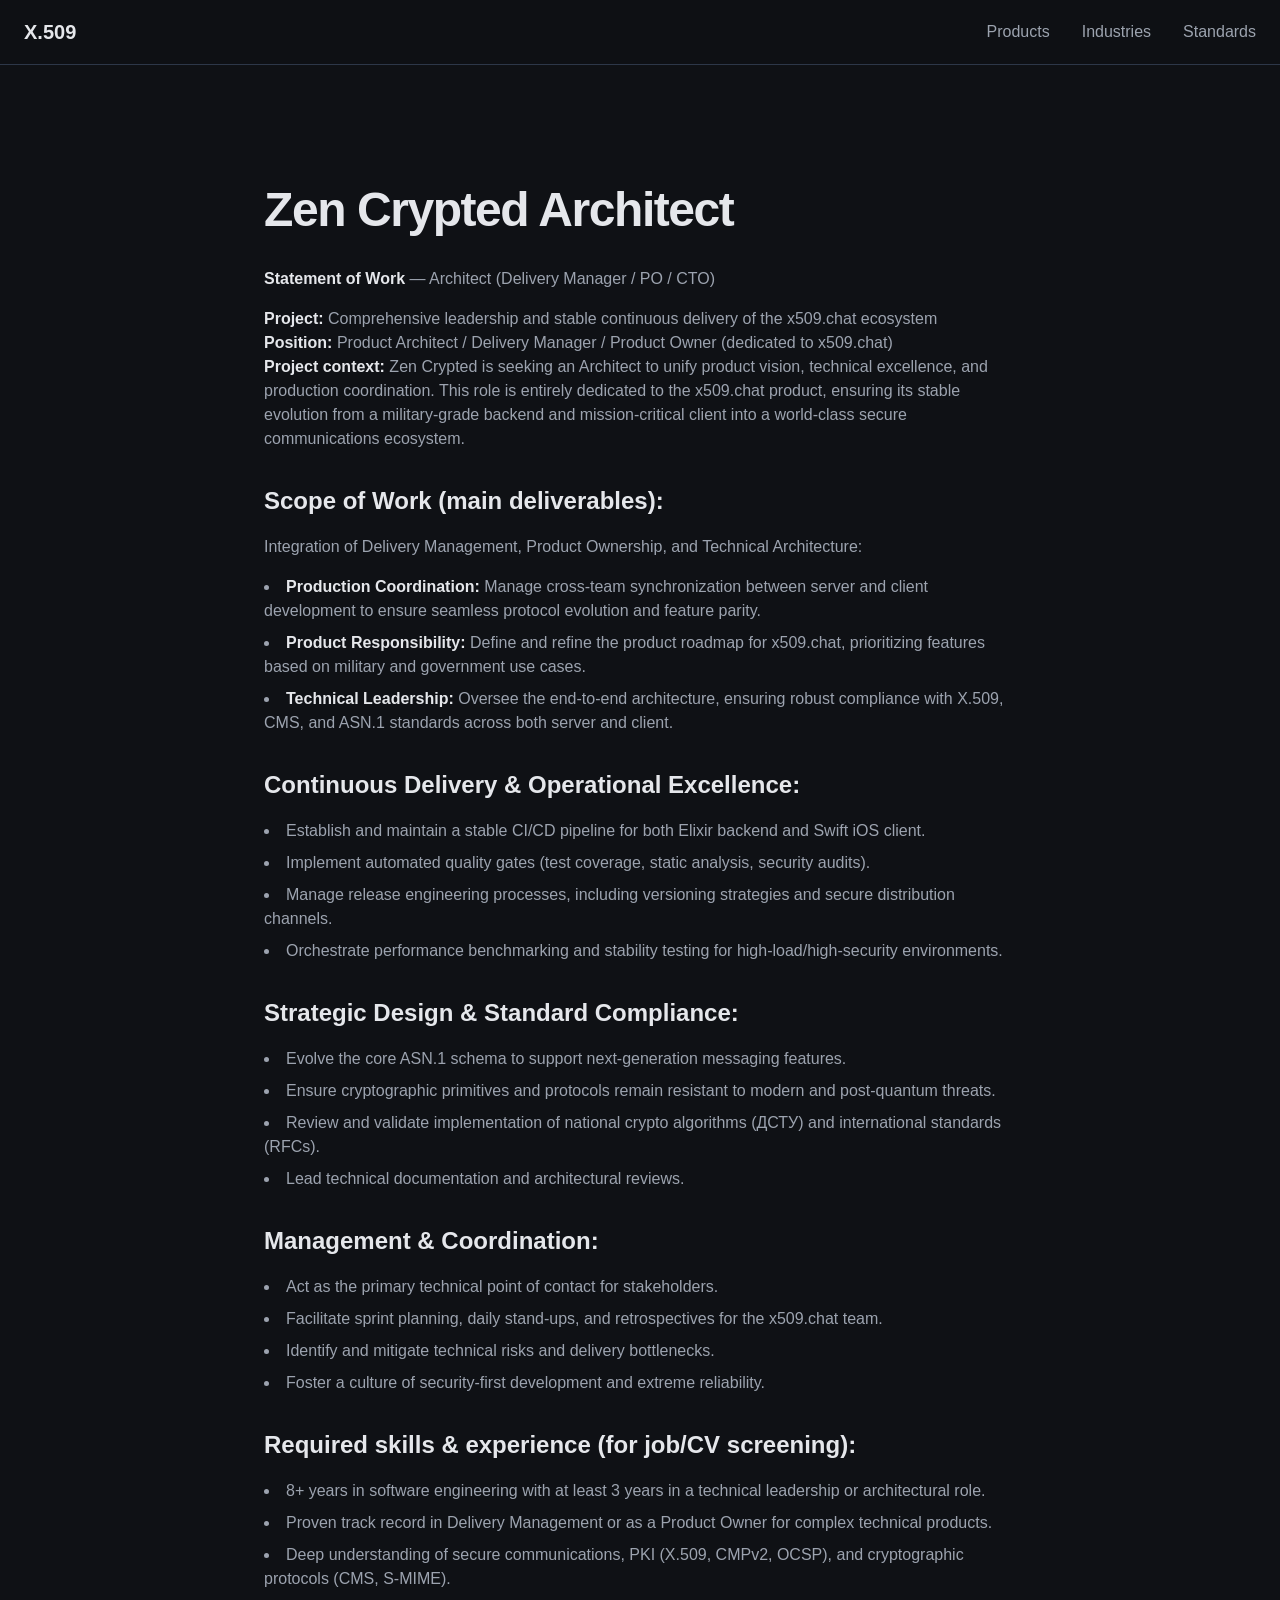
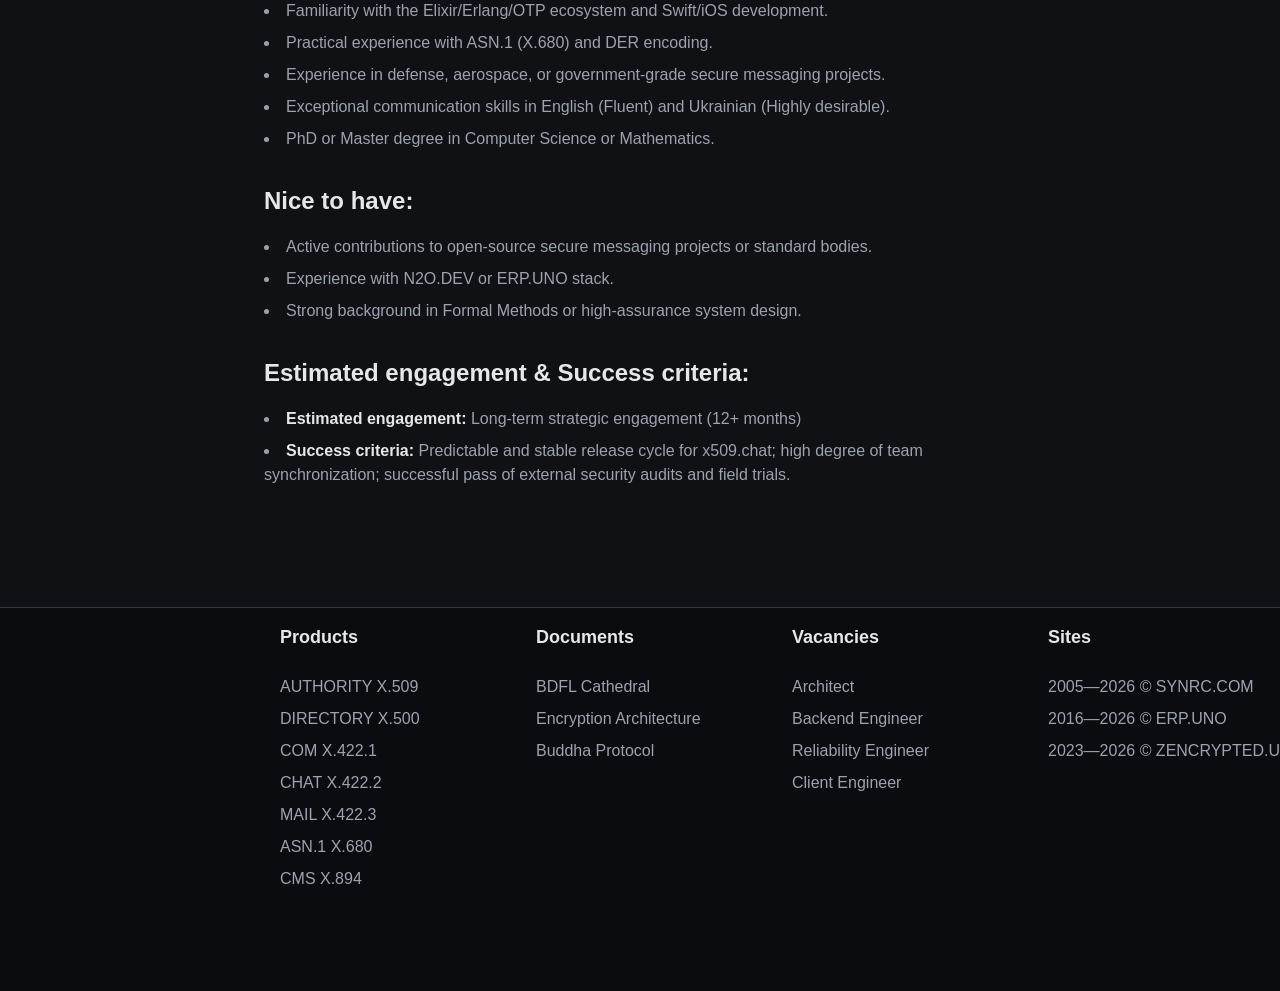
==== commit 0bfabd9b: "com" ====
--- a/architect.html
+++ b/architect.html
@@ -135,7 +135,7 @@
                 <h4>Sites</h4>
                 <p><a href="https://synrc.com/">2005—2026 © SYNRC.COM</a></p>
                 <p><a href="https://erp.uno/">2016—2026 © ERP.UNO</a></p>
-                <p><a href="https://zencrypted.uk">2023—2026 © ZENCRYPTED.UK</a></p>
+                <p><a href="https://zencrypted.uk"><nobr>2023—2026&nbsp;©&nbsp;ZENCRYPTED.UK<nobr></a></p>
             </div>
     </div>
 </footer>
